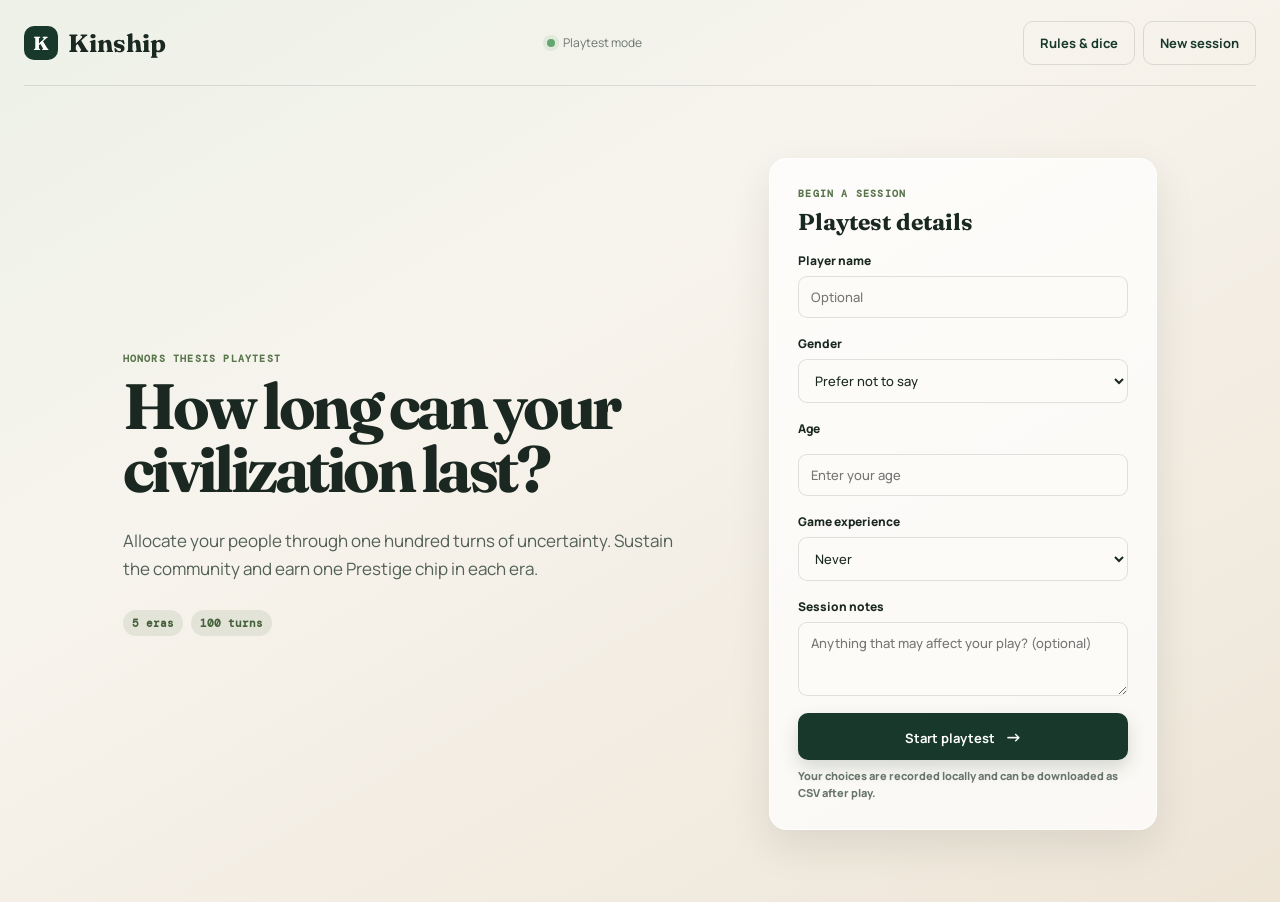
==== kinship-web/index.html @ 4e3b7a7b "website up and running." ====
<!doctype html>
<html lang="en">
  <head>
    <meta charset="UTF-8" />
    <meta name="viewport" content="width=device-width, initial-scale=1.0" />
    <meta name="theme-color" content="#17251f" />
    <title>Kinship — Playtest</title>

    <link rel="preconnect" href="https://fonts.googleapis.com" />
    <link rel="preconnect" href="https://fonts.gstatic.com" crossorigin />
    <link
      href="https://fonts.googleapis.com/css2?family=DM+Mono:wght@400;500&family=Fraunces:opsz,wght@9..144,600;9..144,700&family=Manrope:wght@400;500;600;700;800&display=swap"
      rel="stylesheet"
    />

    <link rel="stylesheet" href="style.css" />
  </head>

  <body>
    <main class="app-shell">
      <header class="topbar">
        <a class="brand" href="#" aria-label="Kinship home">
          <span class="brand-mark">K</span>
          <span>Kinship</span>
        </a>

        <div class="topbar-status">
          <span class="status-dot"></span>
          <span id="save-status">Playtest mode</span>
        </div>

        <div class="topbar-actions">
          <button id="dice-btn" class="button button-ghost">Rules &amp; dice</button>
          <button id="new-game-btn" class="button button-ghost">New session</button>
        </div>
      </header>

      <section id="setup-screen" class="setup-screen">
        <!--
          EDITABLE SETUP WORDING:
          This entire section appears before a player starts the game.
          You can freely change the eyebrow, title, paragraph, and rule chips.
        -->
        <div class="setup-copy">
          <p class="eyebrow">Honors thesis playtest</p>
          <h1>How long can your civilization last?</h1>
          <p>
            Allocate your people through one hundred turns of uncertainty.
            Sustain the community and earn one Prestige chip in each era.
          </p>

          <div class="rule-chips">
            <span>5 eras</span>
            <span>100 turns</span>
          </div>
        </div>

        <!--
          EDITABLE SETUP FORM:
          Change labels, dropdown choices, button wording, and the note below
          without affecting the game mechanics.
        -->
        <form id="setup-form" class="setup-card">
          <div class="card-heading">
            <p class="eyebrow">Begin a session</p>
            <h2>Playtest details</h2>
          </div>

          <label>
            Player name
            <input
              id="player-name"
              name="playerName"
              maxlength="32"
              autocomplete="name"
              placeholder="Optional"
            />
          </label>
              <label>
  Gender
  <select id="gender" name="gender">
    <option value="prefer_not_to_say">Prefer not to say</option>
    <option value="male">Male</option>
    <option value="female">Female</option>
  </select>
</label>

<label for="age">Age</label>
<input
  id="age"
  type="number"
  min="18"
  max="100"
  step="1"
  required
  placeholder="Enter your age"
/>

<label>
  Game experience
  <select id="game-experience" name="gameExperience">
    <option value="never">Never</option>
    <option value="few_times_a_year">A few times a year</option>
    <option value="monthly">Monthly</option>
    <option value="weekly_or_more">Weekly or more</option>
  </select>
</label>
          

          <label>
            Session notes
            <textarea
              id="opening-notes"
              name="openingNotes"
              maxlength="280"
              placeholder="Anything that may affect your play? (optional)"
            ></textarea>
          </label>
            <label>
 
          <button class="button button-primary" type="submit">
            Start playtest <span>→</span>
          </button>

          <p class="form-note">
            Your choices are recorded locally and can be downloaded as CSV after play.
          </p>
        </form>
      </section>

      <section id="game-screen" class="game-screen hidden" aria-live="polite">
        <div class="game-header">
          <div>
            <p id="era-label" class="eyebrow">Era I</p>
            <h1 id="turn-label">Turn 1 <span>/ 100</span></h1>
          </div>

          <div class="progress-wrap">
            <div class="progress-label">
              <span>Journey</span>
              <span id="progress-text">1%</span>
            </div>

            <div class="progress">
              <div id="progress-fill"></div>
            </div>
          </div>
        </div>

        <div class="game-layout">
          <aside class="left-column">
            <section class="panel event-panel">
              <div class="panel-title-row">
                <p class="eyebrow">This turn</p>
                <span id="event-type" class="event-type">Threat</span>
              </div>

              <h2 id="event-title">First Turn</h2>
              <p id="event-description">No event occurs during the first turn.</p>
              <div id="event-effects" class="event-effects"></div>
            </section>

            <section class="panel log-panel">
              <div class="panel-title-row">
                <p class="eyebrow">Story so far</p>
                <button id="clear-log" class="text-button">Clear</button>
              </div>

              <ol id="game-log" class="game-log"></ol>
            </section>
          </aside>

          <section class="center-column">
            <section class="panel board-panel">
              <div class="panel-title-row">
                <div>
                  <p class="eyebrow">Community board</p>
                  <h2>Allocate your people</h2>
                </div>

                <div class="available">
                  <span id="available-count">5</span> available
                </div>
              </div>

              <p class="allocation-help">
                Food, Hunt, Technology, and Worship each use a die roll.
                Kinship must be assigned in pairs and keeps those workers busy
                until the project completes.
              </p>

              <div id="actions" class="actions"></div>

              <div class="allocation-footer">
                <div id="allocation-warning" class="allocation-warning">
                  Allocate all available people to continue.
                </div>

                <button id="resolve-turn" class="button button-primary" disabled>
                  Resolve turn <span>→</span>
                </button>
              </div>
            </section>

            <section class="panel prestige-panel">
              <div class="panel-title-row">
                <div>
                  <p class="eyebrow">Long-term purpose</p>
                  <h2>Prestige</h2>
                </div>

                <span id="prestige-total" class="prestige-total">0 / 5 chips</span>
              </div>

              <div id="prestige-track" class="prestige-track"></div>
            </section>
          </section>

          <aside class="right-column">
  <section class="panel resource-panel">
    <p class="eyebrow">Community state</p>
    <div id="resources" class="resources"></div>
  </section>

  <section class="panel tech-panel">
    <div class="panel-title-row">
      <p class="eyebrow">Craft</p>
      <span id="tech-count" class="small-muted">0 / 3 sets</span>
    </div>
    <div id="technologies" class="technologies"></div>
  </section>
<section class="panel leaderboard-panel">
  <div class="panel-title-row">
    <div>
      <p class="eyebrow">Community records</p>
      <h2>Longest surviving</h2>
    </div>
    <span class="small-muted">Top 10</span>
  </div>

  <ol id="leaderboard-list" class="leaderboard-list">
    <li class="leaderboard-empty">Loading records…</li>
  </ol>
</section>
  <section class="panel preferences-panel">
    <p class="eyebrow">Play preferences</p>

    <label class="preference-option">
      <input id="skip-protection" type="checkbox" />
      <span>
        <strong>Skip Prayer protection prompt</strong>
        <small>Events still appear, but you will not be asked to spend Prayer.</small>
      </span>
    </label>

    <label class="preference-option">
      <input id="auto-prestige" type="checkbox" />
      <span>
        <strong>Auto-claim Prestige</strong>
        <small>Automatically spends Prayer on the current era’s chip when affordable.</small>
      </span>
    </label>
  </section>

  <section class="panel controls-panel">
    <p class="eyebrow">Playtest tools</p>
    <button id="download-csv" class="button button-secondary">Download session CSV</button>
    <button id="end-game" class="text-button danger">End session early</button>
  </section>
</aside>
</div>
      </section>
    </main>

    <dialog id="result-modal" class="result-modal">
      <div id="result-content"></div>
    </dialog>

    <script src="supabase-config.js"></script>
    <script src="script.js"></script>
  </body>
</html>
---- kinship-web/style.css ----
:root {
  --ink: #1a2821;
  --pine: #17382a;
  --moss: #59754c;
  --paper: #f7f4ed;
  --clay: #b86f4d;
  --gold: #d5aa45;
  --line: rgba(26, 40, 33, 0.13);
  --muted: #68756c;
  --shadow: 0 16px 40px rgba(25, 42, 30, 0.1);
}

* {
  box-sizing: border-box;
}

body {
  min-height: 100vh;
  margin: 0;
  color: var(--ink);
  background: linear-gradient(150deg, #edf1e7 0%, var(--paper) 38%, #eee5d7 100%);
  font-family: Manrope, system-ui, sans-serif;
}

.app-shell {
  width: min(1480px, calc(100% - 48px));
  margin: auto;
}

.topbar {
  display: flex;
  align-items: center;
  justify-content: space-between;
  height: 86px;
  border-bottom: 1px solid var(--line);
}

.brand {
  display: flex;
  align-items: center;
  gap: 10px;
  color: var(--ink);
  font: 700 25px Fraunces, serif;
  text-decoration: none;
}

.brand-mark {
  display: grid;
  width: 34px;
  height: 34px;
  place-items: center;
  border-radius: 10px;
  color: white;
  background: var(--pine);
  font: 700 19px Fraunces, serif;
}

.topbar-status {
  display: flex;
  align-items: center;
  gap: 8px;
  color: var(--muted);
  font-size: 12px;
}

.topbar-actions {
  display: flex;
  gap: 8px;
}

.status-dot {
  width: 8px;
  height: 8px;
  border-radius: 50%;
  background: #65a66f;
  box-shadow: 0 0 0 4px rgba(101, 166, 111, 0.13);
}

.button {
  padding: 12px 16px;
  border: 0;
  border-radius: 10px;
  cursor: pointer;
  font: 700 13px Manrope, sans-serif;
  transition: transform 0.18s, background 0.18s;
}

.button:hover {
  transform: translateY(-1px);
}

.button:disabled {
  cursor: not-allowed;
  opacity: 0.5;
  transform: none;
}

.button-primary {
  color: white;
  background: var(--pine);
  box-shadow: 0 8px 18px rgba(23, 56, 42, 0.17);
}

.button-primary span {
  margin-left: 7px;
  font-size: 17px;
}

.button-secondary {
  width: 100%;
  color: var(--pine);
  background: #e6eee2;
}

.button-ghost {
  color: var(--pine);
  border: 1px solid var(--line);
  background: transparent;
}

.setup-screen {
  display: grid;
  grid-template-columns: 1.18fr 0.82fr;
  align-items: center;
  gap: 88px;
  min-height: calc(100vh - 86px);
  padding: 72px 8%;
}

.eyebrow {
  margin: 0 0 10px;
  color: var(--moss);
  font: 700 10px "DM Mono", monospace;
  letter-spacing: 0.12em;
  text-transform: uppercase;
}

.setup-copy h1,
.game-header h1 {
  max-width: 650px;
  margin: 0;
  font: 700 clamp(44px, 5vw, 72px) / 0.98 Fraunces, serif;
  letter-spacing: -0.055em;
}

.setup-copy > p:not(.eyebrow) {
  max-width: 560px;
  margin: 26px 0;
  color: #526056;
  font-size: 17px;
  line-height: 1.7;
}

.rule-chips {
  display: flex;
  flex-wrap: wrap;
  gap: 8px;
}

.rule-chips span,
.event-type {
  padding: 6px 9px;
  border-radius: 99px;
  color: #46623c;
  background: rgba(89, 117, 76, 0.12);
  font: 600 11px "DM Mono", monospace;
}

.setup-card,
.panel {
  border: 1px solid rgba(255, 255, 255, 0.8);
  border-radius: 18px;
  background: rgba(255, 255, 255, 0.72);
  box-shadow: var(--shadow);
}

.setup-card {
  display: grid;
  gap: 17px;
  padding: 28px;
}

.card-heading h2,
.panel h2 {
  margin: 0;
  font: 700 23px / 1.1 Fraunces, serif;
}

.setup-card label {
  display: grid;
  gap: 7px;
  font-size: 12px;
  font-weight: 800;
}

.setup-card input,
.setup-card select,
.setup-card textarea {
  width: 100%;
  padding: 11px 12px;
  border: 1px solid var(--line);
  border-radius: 9px;
  outline-color: var(--moss);
  color: var(--ink);
  background: #fcfbf7;
  font: 500 13px Manrope, sans-serif;
}

.setup-card textarea {
  min-height: 74px;
  resize: vertical;
}

.form-note,
.small-muted {
  margin: 0;
  color: var(--muted);
  font-size: 11px;
  line-height: 1.55;
}

.hidden {
  display: none !important;
}

.game-screen {
  padding: 35px 0 55px;
}

.game-header {
  display: flex;
  align-items: end;
  justify-content: space-between;
  margin: 0 0 27px;
}

.game-header h1 {
  font-size: 40px;
}

.game-header h1 span {
  color: var(--muted);
  font: 500 16px Manrope, sans-serif;
  letter-spacing: 0;
}

.progress-wrap {
  width: 260px;
}

.progress-label {
  display: flex;
  justify-content: space-between;
  margin-bottom: 7px;
  color: var(--muted);
  font: 700 10px "DM Mono", monospace;
  letter-spacing: 0.09em;
  text-transform: uppercase;
}

.progress {
  height: 6px;
  overflow: hidden;
  border-radius: 9px;
  background: #dce4d8;
}

.progress div {
  width: 0;
  height: 100%;
  background: var(--pine);
  transition: width 0.35s ease;
}

.game-layout {
  display: grid;
  grid-template-columns: minmax(215px, 0.78fr) minmax(460px, 1.55fr) minmax(210px, 0.78fr);
  align-items: start;
  gap: 18px;
}

.left-column,
.right-column,
.center-column {
  display: grid;
  gap: 18px;
}

.panel {
  padding: 20px;
}

.panel-title-row {
  display: flex;
  align-items: start;
  justify-content: space-between;
  gap: 10px;
}

.event-panel {
  color: #f5f3e9;
  background: linear-gradient(145deg, #214333, #183527);
}

.event-panel .eyebrow {
  color: #b8cd9f;
}

.event-panel h2 {
  font-size: 27px;
}

.event-panel p:not(.eyebrow) {
  margin: 14px 0;
  color: #d7e1d2;
  font-size: 12px;
  line-height: 1.65;
}

.event-type {
  color: #e7eccb;
  background: rgba(255, 255, 255, 0.13);
}

.event-effects {
  display: flex;
  flex-wrap: wrap;
  gap: 6px;
}

.event-effects span {
  padding: 5px 7px;
  border-radius: 6px;
  background: rgba(255, 255, 255, 0.12);
  font: 600 10px "DM Mono", monospace;
}

.log-panel {
  max-height: 385px;
  overflow: auto;
}

.text-button {
  padding: 0;
  border: 0;
  cursor: pointer;
  color: var(--moss);
  background: none;
  font: 700 11px Manrope, sans-serif;
}

.text-button.danger {
  margin-top: 13px;
  color: #a4513a;
}

.game-log {
  display: grid;
  gap: 9px;
  margin: 9px 0 0;
  padding: 0;
  list-style: none;
}

.game-log li {
  position: relative;
  padding-left: 13px;
  color: #536057;
  font-size: 11px;
  line-height: 1.45;
}

.game-log li::before {
  position: absolute;
  top: 6px;
  left: 0;
  width: 5px;
  height: 5px;
  content: "";
  border-radius: 50%;
  background: var(--gold);
}

.board-panel {
  padding: 24px;
}

.available {
  color: var(--muted);
  font: 700 11px "DM Mono", monospace;
}

.available span {
  color: var(--pine);
  font-size: 21px;
}

.allocation-help {
  margin: 16px 0 12px;
  color: var(--muted);
  font-size: 12px;
  line-height: 1.55;
}

.actions {
  display: grid;
  gap: 9px;
}

.action-card {
  display: grid;
  grid-template-columns: 37px 1fr auto;
  align-items: center;
  gap: 12px;
  padding: 12px;
  border: 1px solid var(--line);
  border-radius: 12px;
  background: rgba(255, 255, 255, 0.55);
  transition: border 0.16s, background 0.16s;
}

.action-card.active {
  border-color: #7c9c68;
  background: #f4f8ee;
}

.action-icon {
  display: grid;
  width: 34px;
  height: 34px;
  place-items: center;
  border-radius: 9px;
  background: #e6eee1;
  font-size: 17px;
}

.action-name-row {
  display: flex;
  align-items: center;
  gap: 7px;
}

.action-card h3 {
  margin: 0;
  font: 800 13px Manrope, sans-serif;
}

.action-card p {
  margin: 3px 0 5px;
  color: var(--muted);
  font-size: 10px;
  line-height: 1.4;
}

.action-count {
  min-width: 19px;
  padding: 2px 5px;
  border-radius: 6px;
  color: #624b38;
  background: #e7ded0;
  font: 700 11px "DM Mono", monospace;
  text-align: center;
}

.stepper {
  display: grid;
  grid-template-columns: 31px 31px;
  gap: 5px;
}

.stepper button {
  height: 30px;
  border: 1px solid var(--line);
  border-radius: 8px;
  cursor: pointer;
  color: var(--pine);
  background: white;
  font: 700 17px Manrope, sans-serif;
}

.stepper button:hover {
  color: white;
  background: var(--pine);
}

.allocation-footer {
  display: flex;
  align-items: center;
  justify-content: space-between;
  margin-top: 16px;
}

.allocation-warning {
  color: var(--clay);
  font-size: 11px;
  font-weight: 700;
}

.prestige-panel {
  padding: 20px 24px;
}

.prestige-total {
  color: var(--muted);
  font: 700 11px "DM Mono", monospace;
}

.prestige-track {
  display: grid;
  grid-template-columns: repeat(5, 1fr);
  gap: 8px;
  margin-top: 17px;
}

.prestige-slot {
  padding: 10px;
  border: 1px solid var(--line);
  border-radius: 9px;
  background: #fbfaf6;
  text-align: center;
}

.prestige-slot strong {
  display: block;
  color: #bcc4b7;
  font: 700 18px Fraunces, serif;
}

.prestige-slot small {
  display: block;
  margin-top: 4px;
  color: var(--muted);
  font: 700 8px "DM Mono", monospace;
  text-transform: uppercase;
}

.prestige-slot.earned {
  border-color: #d0ad57;
  background: #fff7df;
}

.prestige-slot.earned strong {
  color: #b68525;
}

.resources {
  display: grid;
  grid-template-columns: 1fr 1fr;
  gap: 9px;
  margin-top: 13px;
}

.resource {
  padding: 11px;
  border: 1px solid var(--line);
  border-radius: 10px;
  background: #f6f5ef;
}

.resource-value {
  display: block;
  font: 700 23px Fraunces, serif;
}

.resource-label {
  color: var(--muted);
  font: 700 9px "DM Mono", monospace;
  text-transform: uppercase;
}

.technologies {
  display: grid;
  gap: 9px;
  margin-top: 11px;
}

.tech {
  padding: 9px 10px;
  border: 1px solid var(--line);
  border-radius: 9px;
  background: #fbfaf6;
}

.tech-top {
  display: flex;
  justify-content: space-between;
  font-size: 11px;
  font-weight: 800;
}

.controls-panel {
  display: grid;
  gap: 5px;
}

.result-modal {
  width: min(510px, calc(100% - 32px));
  padding: 0;
  border: 0;
  border-radius: 19px;
  background: #fbfaf5;
  box-shadow: 0 24px 80px rgba(0, 0, 0, 0.3);
}

.result-modal::backdrop {
  background: rgba(15, 31, 22, 0.55);
  backdrop-filter: blur(4px);
}

.result-inner {
  padding: 32px;
}

.result-inner h2 {
  margin: 0 0 14px;
  font: 700 35px / 1 Fraunces, serif;
}

.result-inner p {
  color: var(--muted);
  font-size: 13px;
  line-height: 1.65;
}

@media (max-width: 980px) {
  .setup-screen {
    grid-template-columns: 1fr;
    gap: 38px;
    padding: 50px 3%;
  }

  .game-layout {
    grid-template-columns: 1fr 1fr;
  }

  .center-column {
    grid-column: 1 / -1;
    grid-row: 1;
  }

  .right-column {
    grid-column: 2;
  }

  .left-column {
    grid-column: 1;
  }
}

@media (max-width: 620px) {
  .app-shell {
    width: min(100% - 26px, 1480px);
  }

  .topbar {
    height: 70px;
  }

  .topbar-status {
    display: none;
  }

  .topbar-actions {
    gap: 4px;
  }

  .topbar-actions .button {
    padding: 9px 10px;
    font-size: 11px;
  }

  .setup-copy h1 {
    font-size: 45px;
  }

  .game-header {
    display: block;
  }

  .progress-wrap {
    width: 100%;
    margin-top: 18px;
  }

  .game-layout {
    grid-template-columns: 1fr;
  }

  .left-column,
  .right-column,
  .center-column {
    grid-column: auto;
    grid-row: auto;
  }

  .board-panel {
    padding: 16px;
  }

  .allocation-footer {
    align-items: flex-end;
    gap: 10px;
  }

  .prestige-track {
    gap: 4px;
  }

  .prestige-slot {
    padding: 8px 3px;
  }

  .prestige-slot small {
    font-size: 7px;
  }

  .game-header h1 {
    font-size: 34px;
  }
}
/* Play-preference panel */

.preferences-panel {
  display: grid;
  gap: 12px;
}

.preference-option {
  display: flex;
  align-items: flex-start;
  gap: 9px;
  cursor: pointer;
  color: var(--ink);
}

.preference-option input {
  width: 16px;
  height: 16px;
  margin: 2px 0 0;
  accent-color: var(--pine);
  cursor: pointer;
}

.preference-option strong,
.preference-option small {
  display: block;
}

.preference-option strong {
  font-size: 11px;
  line-height: 1.35;
}

.preference-option small {
  margin-top: 3px;
  color: var(--muted);
  font-size: 10px;
  line-height: 1.4;
}
/* Rules, dice reference, upgrade choices, and researcher mode */

.topbar-actions {
  display: flex;
  gap: 8px;
}

.modal-actions {
  display: flex;
  flex-wrap: wrap;
  gap: 10px;
  margin-top: 20px;
}

.modal-note {
  font-size: 11px;
  line-height: 1.55;
  color: var(--muted);
  margin: 14px 0 0;
}

.result-list {
  margin: 18px 0;
  padding-left: 19px;
  color: var(--muted);
  font-size: 12px;
  line-height: 1.6;
}

.reference-modal,
.upgrade-modal {
  width: min(900px, calc(100vw - 32px));
}

.reference-tabs {
  display: flex;
  gap: 7px;
  margin: 18px 0;
  border-bottom: 1px solid var(--line);
}

.reference-tab {
  border: 0;
  border-bottom: 2px solid transparent;
  padding: 9px 4px;
  background: transparent;
  color: var(--muted);
  cursor: pointer;
  font: 800 11px Manrope, sans-serif;
}

.reference-tab.active {
  border-bottom-color: var(--pine);
  color: var(--pine);
}

.reference-body {
  max-height: min(55vh, 520px);
  overflow-y: auto;
  padding-right: 4px;
}

.rules-copy h3 {
  margin: 20px 0 6px;
  color: var(--pine);
  font: 700 18px Fraunces, serif;
}

.rules-copy h3:first-child {
  margin-top: 0;
}

.rules-copy p {
  margin: 0;
  color: var(--muted);
  font-size: 12px;
  line-height: 1.65;
}

.dice-reference-grid {
  display: grid;
  grid-template-columns: repeat(2, minmax(0, 1fr));
  gap: 12px;
}

.die-panel {
  padding: 14px;
  border: 1px solid var(--line);
  border-radius: 12px;
  background: #fbfaf6;
}

.die-panel h3 {
  margin: 0;
  color: var(--pine);
  font: 700 18px Fraunces, serif;
}

.die-panel > p {
  min-height: 34px;
  margin: 5px 0 10px;
  color: var(--muted);
  font-size: 10px;
  line-height: 1.4;
}

.die-faces {
  display: grid;
  grid-template-columns: repeat(3, 1fr);
  gap: 6px;
}

.die-face {
  min-height: 52px;
  display: grid;
  align-content: center;
  gap: 3px;
  padding: 7px 5px;
  border: 1px solid var(--line);
  border-radius: 8px;
  background: #fff;
  text-align: center;
}

.die-face small {
  color: var(--muted);
  font: 700 8px "DM Mono", monospace;
}

.die-face strong {
  color: var(--pine);
  font-size: 10px;
  line-height: 1.2;
}

.danger-face {
  background: #fff1ed;
  border-color: #e2a18d;
}

.danger-face strong {
  color: #a4513a;
}

.sacrifice-face {
  background: #fff7df;
  border-color: #d8ba6c;
}

.sacrifice-face strong {
  color: #966d14;
}

.upgrade-choice-grid {
  display: grid;
  grid-template-columns: repeat(2, minmax(0, 1fr));
  gap: 8px;
  margin-top: 16px;
}

.choice-button {
  min-height: 72px;
  padding: 11px;
  border: 1px solid var(--line);
  border-radius: 10px;
  background: #fff;
  color: var(--ink);
  cursor: pointer;
  text-align: left;
  transition: 0.16s transform, 0.16s border-color, 0.16s background;
}

.choice-button:hover {
  transform: translateY(-1px);
  border-color: var(--moss);
  background: #f4f8ee;
}

.choice-button strong,
.choice-button small {
  display: block;
}

.choice-button strong {
  font: 800 11px Manrope, sans-serif;
}

.choice-button small {
  margin-top: 4px;
  color: var(--muted);
  font: 10px/1.35 Manrope, sans-serif;
}

.prestige-slot.current-era {
  border-color: var(--moss);
  background: #f3f8ed;
}

.prestige-buy {
  display: block;
  margin: 7px auto 0;
  text-align: center;
  font-size: 9px;
}

@media (max-width: 620px) {
  .topbar-actions {
    gap: 5px;
  }

  .topbar-actions .button {
    padding: 9px 8px;
    font-size: 10px;
  }

  .dice-reference-grid,
  .upgrade-choice-grid {
    grid-template-columns: 1fr;
  }

  .die-panel > p {
    min-height: 0;
  }
}
/* Make the Rules and Dice popup wide enough to avoid side-to-side scrolling */

.result-modal:has(.reference-modal),
.result-modal:has(.upgrade-modal) {
  width: min(960px, calc(100vw - 32px));
}
.era-turns-left {
  margin: 6px 0 0;
  color: var(--muted);
  font: 700 10px "DM Mono", monospace;
  text-transform: uppercase;
  letter-spacing: 0.06em;
}

.deadline-warning {
  display: grid;
  gap: 8px;
  margin-top: 16px;
  padding: 12px;
  border: 1px solid #d8ba6c;
  border-radius: 10px;
  background: #fff7df;
  color: #765813;
  font-size: 11px;
  line-height: 1.45;
}

.deadline-warning strong {
  font: 800 12px Manrope, sans-serif;
}

.deadline-warning small {
  color: #85691d;
  font-size: 10px;
}
.leaderboard-panel {
  padding-bottom: 14px;
}

.leaderboard-list {
  display: grid;
  gap: 7px;
  margin: 13px 0 0;
  padding: 0;
  list-style: none;
}

.leaderboard-list li {
  display: grid;
  grid-template-columns: 20px 1fr auto;
  align-items: center;
  gap: 7px;
  padding: 8px;
  border: 1px solid var(--line);
  border-radius: 8px;
  background: #fbfaf6;
  font-size: 10px;
}

.leaderboard-rank {
  color: var(--moss);
  font: 700 10px "DM Mono", monospace;
}

.leaderboard-name {
  overflow: hidden;
  text-overflow: ellipsis;
  white-space: nowrap;
  font-weight: 800;
}

.leaderboard-list strong {
  color: var(--pine);
  font: 700 10px "DM Mono", monospace;
}

.leaderboard-empty {
  display: block !important;
  color: var(--muted);
  text-align: center;
}
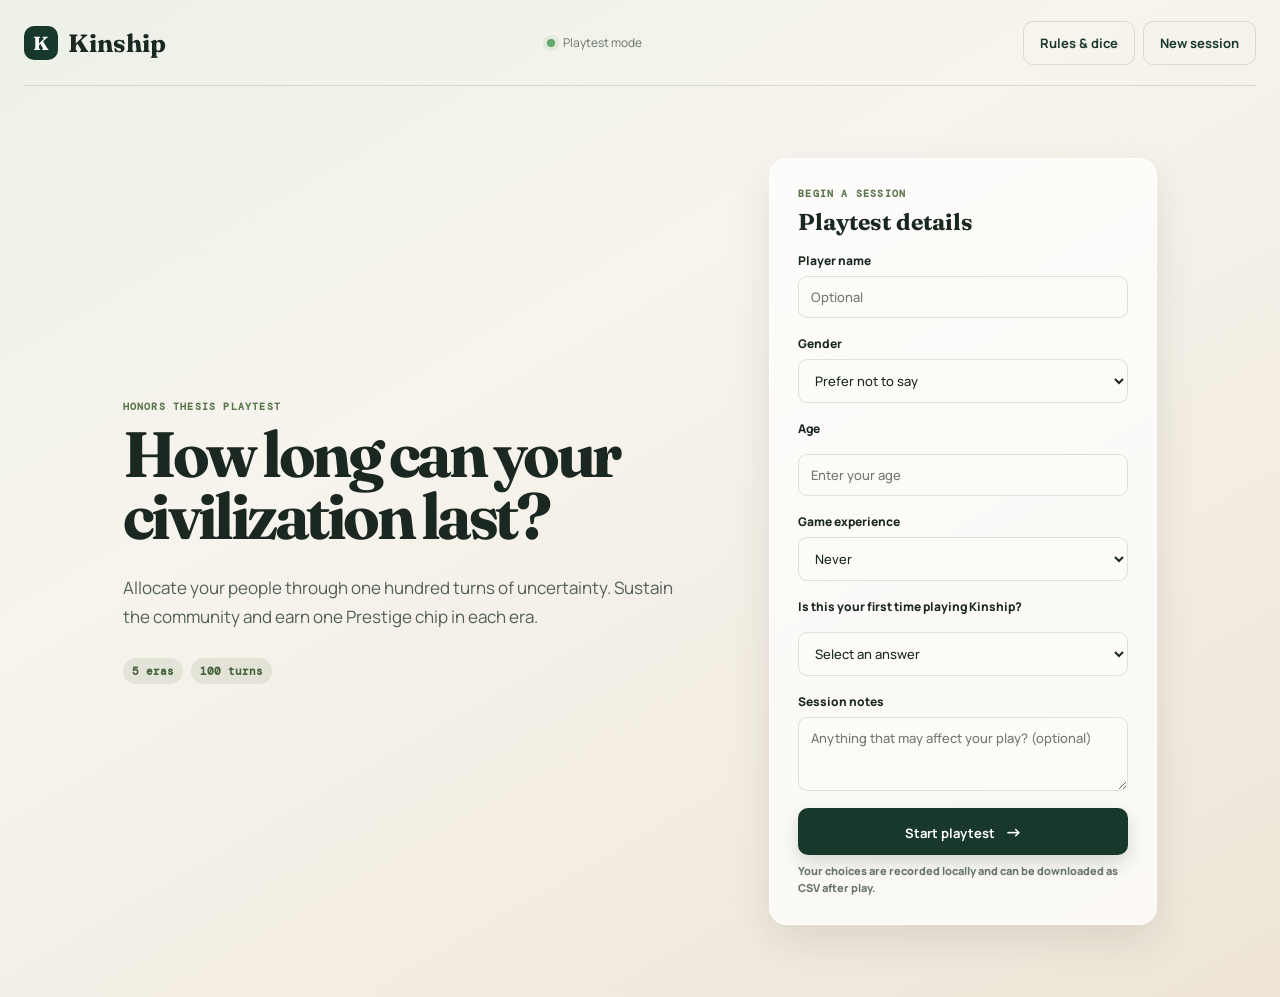
==== commit aaf89323: ""first game?"" ====
--- a/kinship-web/index.html
+++ b/kinship-web/index.html
@@ -105,7 +105,12 @@
     <option value="weekly_or_more">Weekly or more</option>
   </select>
 </label>
-          
+      <label for="first-game">Is this your first time playing Kinship?</label>
+<select id="first-game" required>
+  <option value="" disabled selected>Select an answer</option>
+  <option value="yes">Yes</option>
+  <option value="no">No</option>
+</select>
 
           <label>
             Session notes
